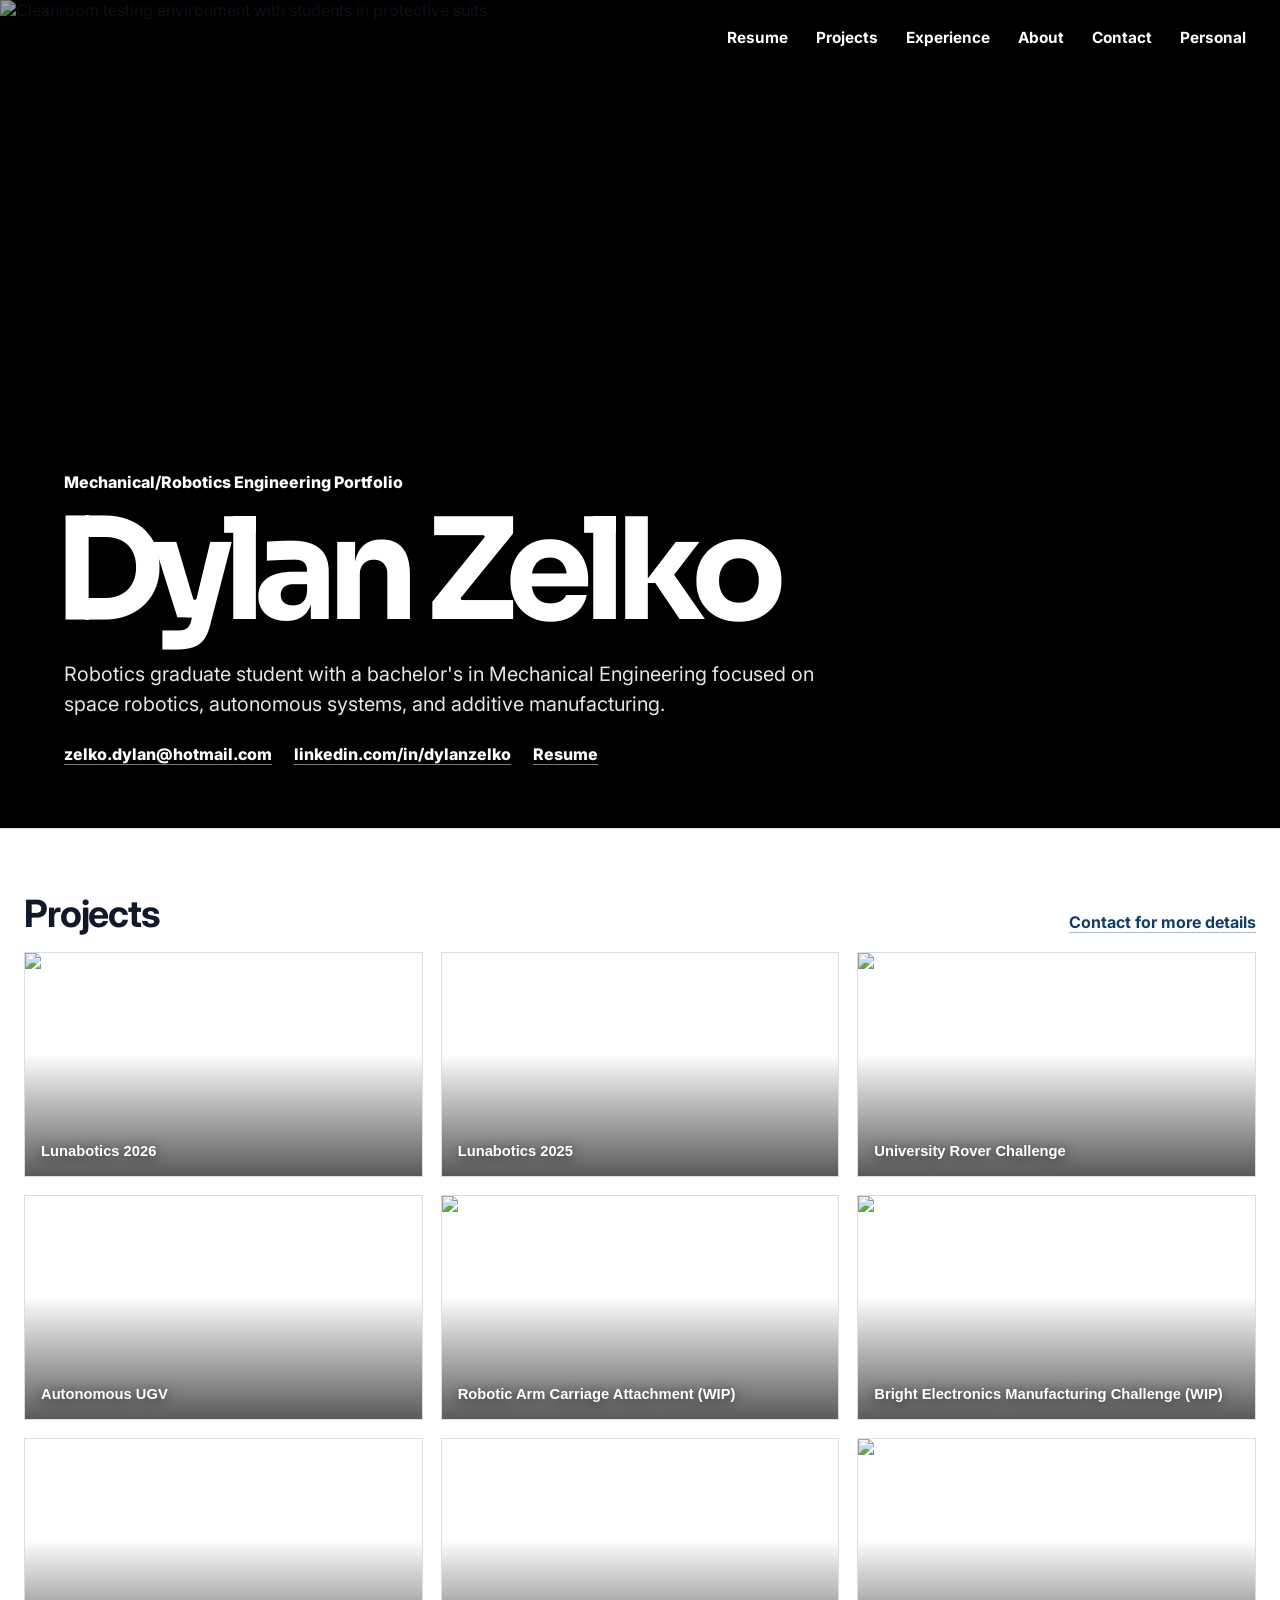
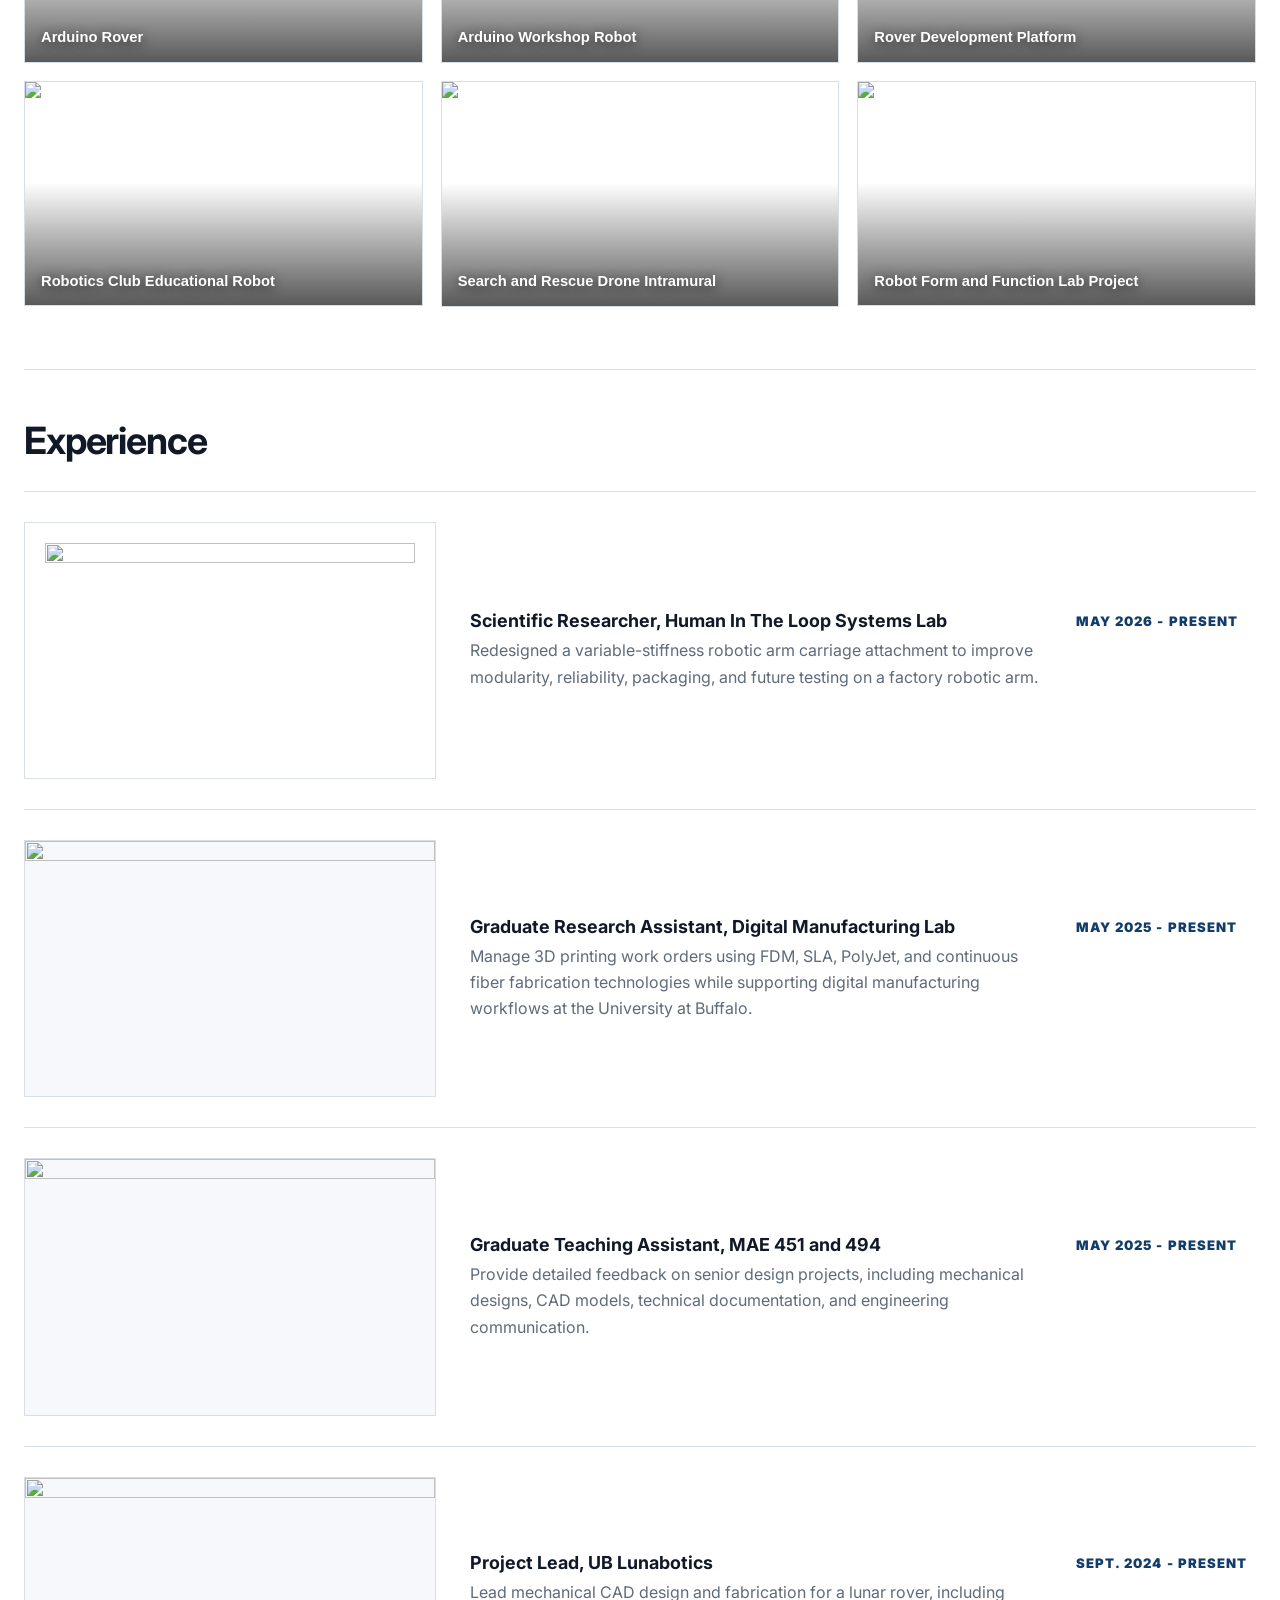
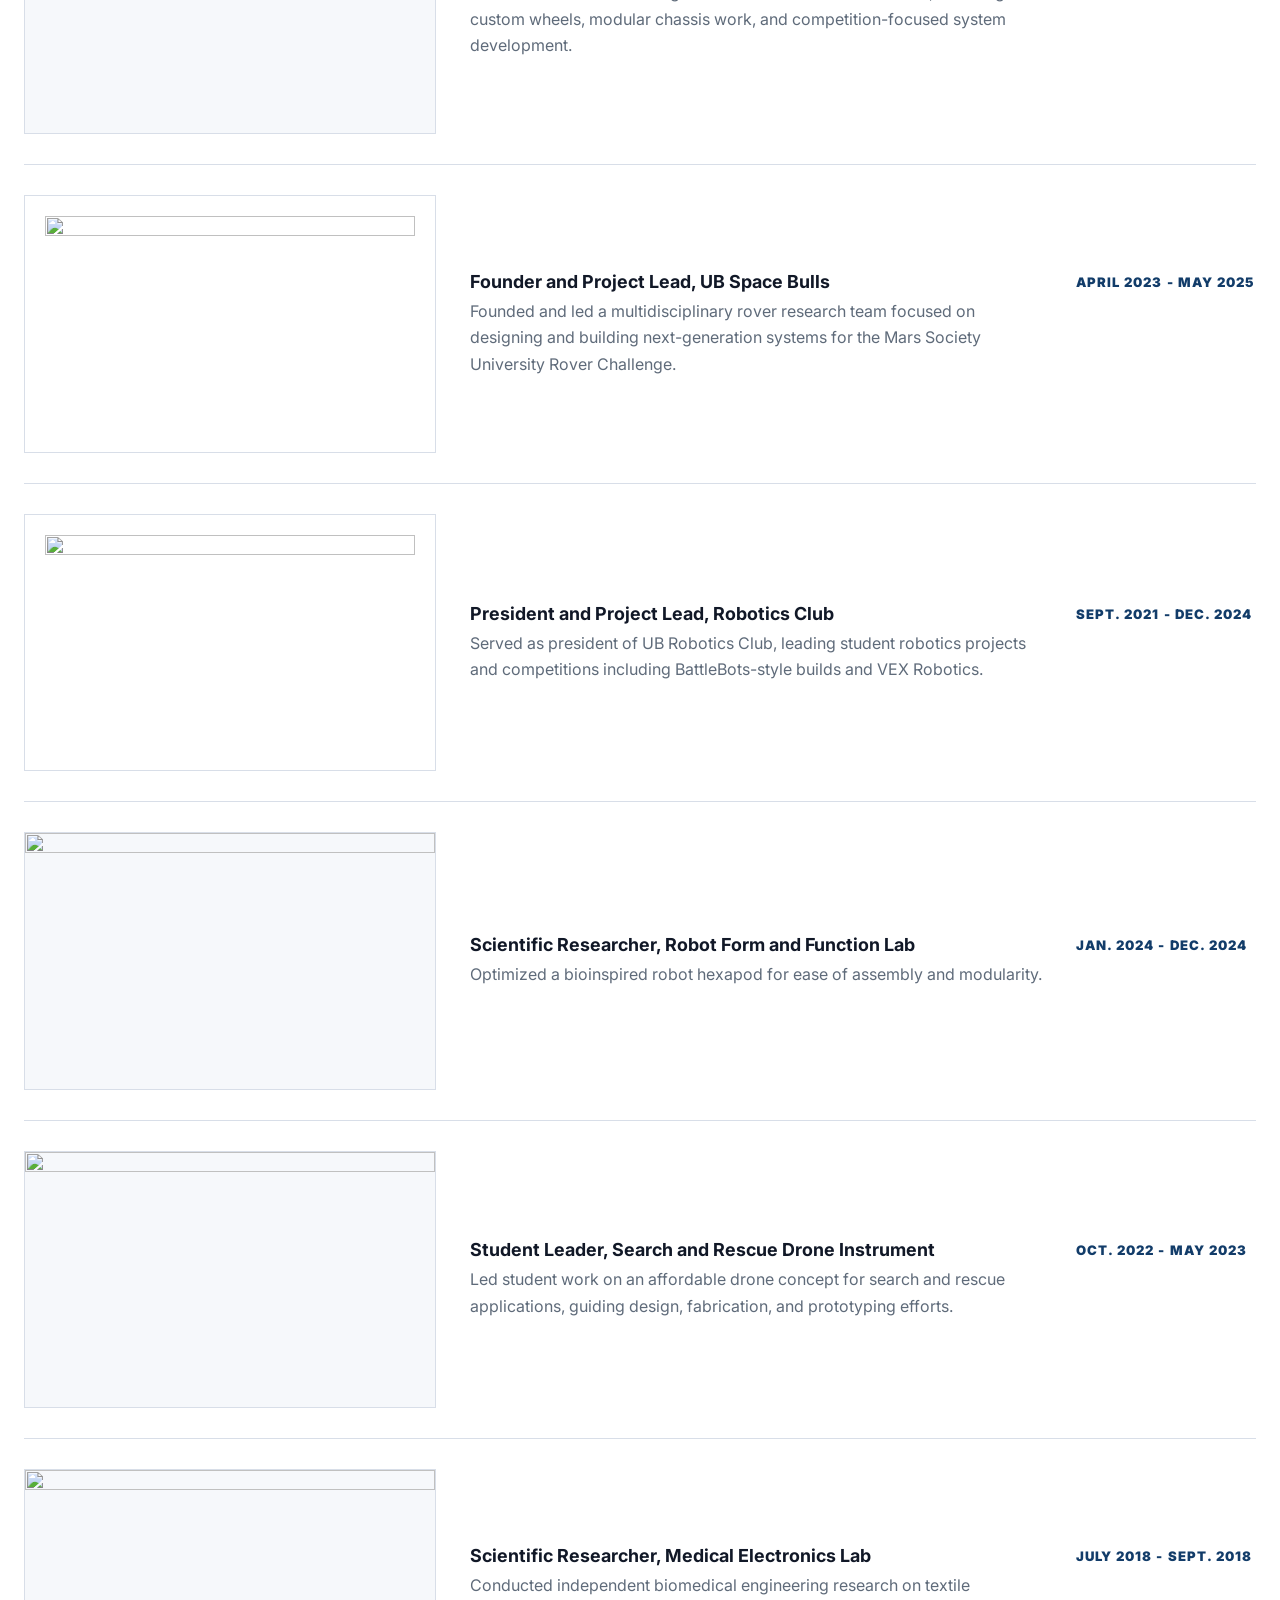
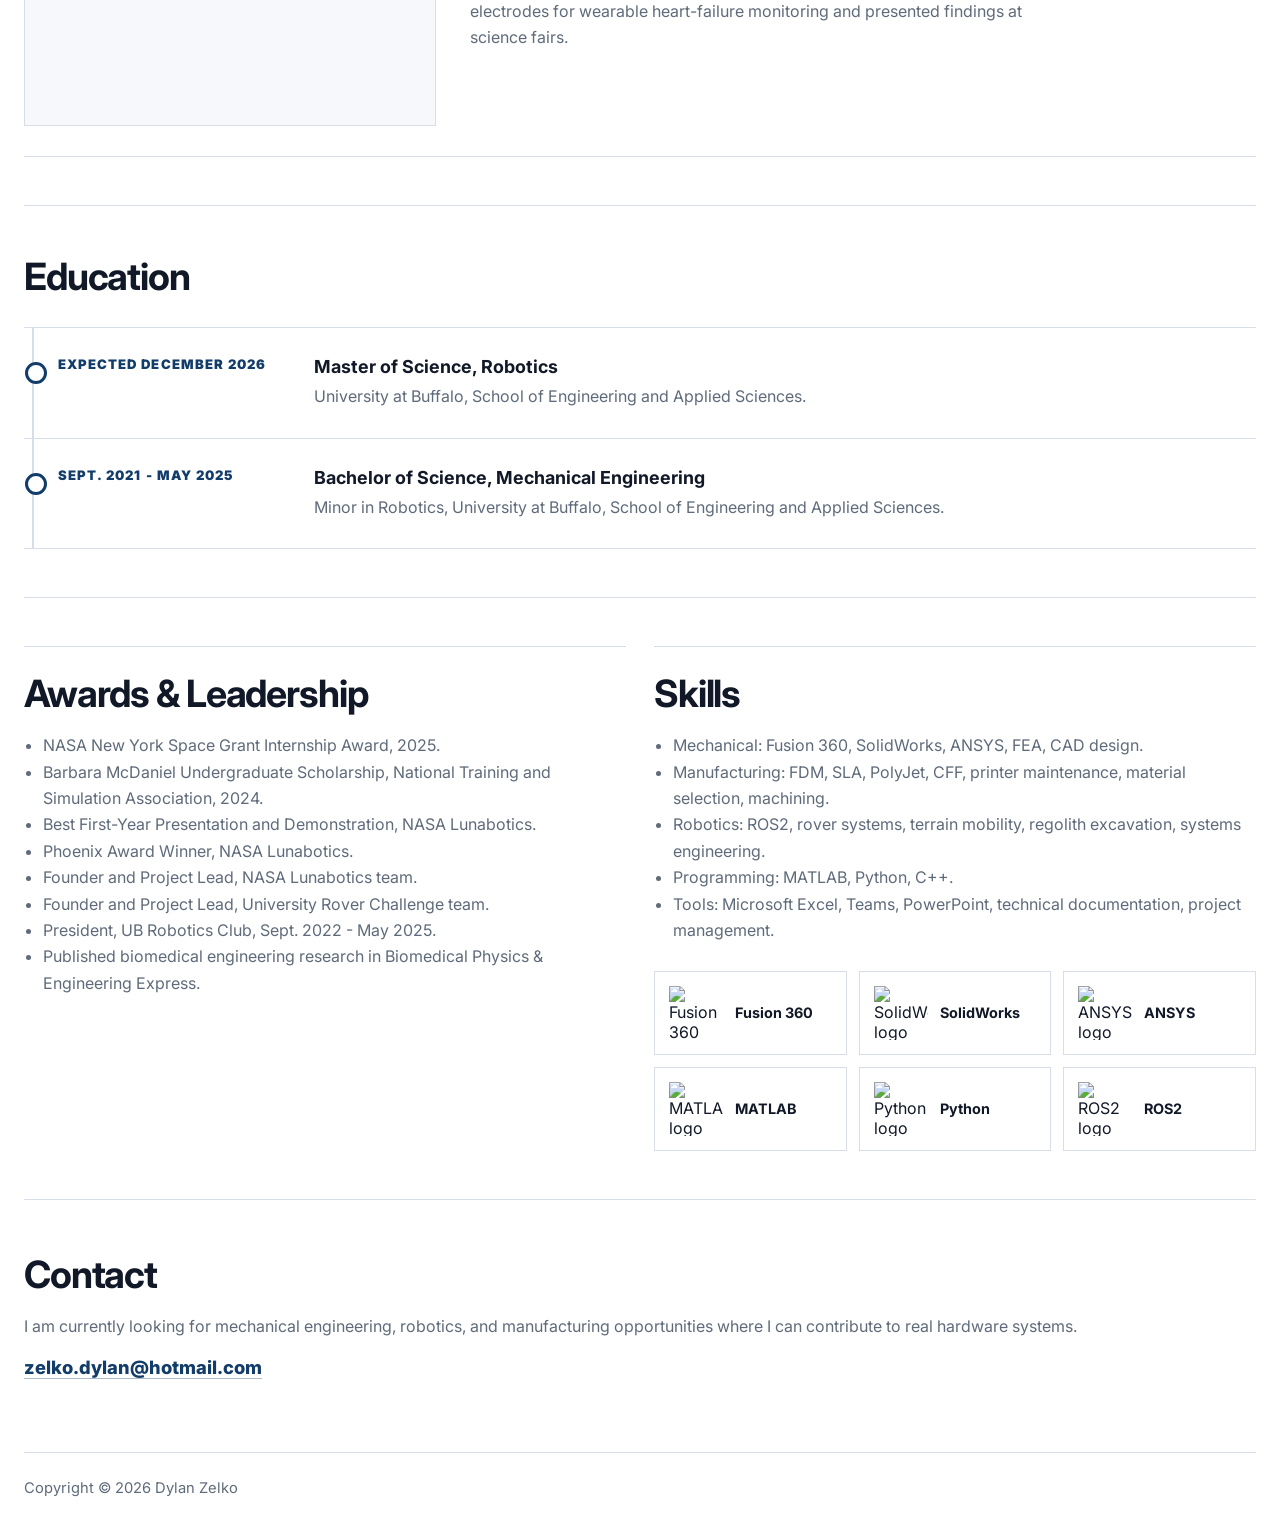
==== index.html @ b81cd5d2 "Add files via upload" ====
<!DOCTYPE html>
<html lang="en">
<head>
  <meta charset="utf-8">
  <meta name="viewport" content="width=device-width, initial-scale=1">
  <meta name="description" content="Dylan Zelko, mechanical and robotics engineer focused on autonomous systems, planetary robotics, digital manufacturing, and rapid prototyping.">
  <title>Dylan Zelko | Mechanical Engineering Portfolio</title>
  <link rel="preconnect" href="https://fonts.googleapis.com">
  <link rel="preconnect" href="https://fonts.gstatic.com" crossorigin>
  <link href="https://fonts.googleapis.com/css2?family=Inter:wght@400;500;600;700;800;900&family=Sora:wght@700;800&display=swap" rel="stylesheet">
    <link rel="stylesheet" href="styles.css?v=20260831-experience-date-right">
</head>
<body>
  <header class="site-nav">
    <a class="brand" href="#top">Dylan Zelko</a>
    <nav aria-label="Primary navigation">
      <a href="resume.html">Resume</a>
      <a href="#projects">Projects</a>
      <a href="#experience">Experience</a>
      <a href="#about">About</a>
      <a href="#contact">Contact</a>
      <a href="personal.html">Personal</a>
    </nav>
  </header>

  <main>
    <section id="top" class="photo-hero reveal">
      <img src="assets/cleanroom.jfif" alt="Cleanroom testing environment with students in protective suits">
      <div class="photo-hero-content">
        <p class="kicker">Mechanical/Robotics Engineering Portfolio</p>
        <h1>Dylan Zelko</h1>
        <p>Robotics graduate student with a bachelor's in Mechanical Engineering focused on space robotics, autonomous systems, and additive manufacturing.</p>
        <div class="hero-contact">
          <a href="mailto:zelko.dylan@hotmail.com">zelko.dylan@hotmail.com</a>
          <a href="https://linkedin.com/in/dylanzelko" target="_blank" rel="noreferrer">linkedin.com/in/dylanzelko</a>
          <a href="resume.html">Resume</a>
        </div>
      </div>
    </section>

    <section id="projects" class="content-section project-section reveal">
      <div class="section-row">
        <h2>Projects</h2>
        <a href="#contact">Contact for more details</a>
      </div>
      <div class="project-list">
        <article>
          <button class="project-photo" type="button" data-project="lunabotics-2026">
            <img src="assets/lunabotics-2026-02.jpg" alt="NASA Lunabotics 2026 rover field testing">
            <span>Lunabotics 2026</span>
          </button>
        </article>
        <article>
          <button class="project-photo" type="button" data-project="lunabotics-2025">
            <video muted loop playsinline preload="metadata" aria-label="NASA Lunabotics 2025 rover video" style="transform: scale(1.08);">
              <source src="assets/lunabotics-2025-final-cropped.mov">
            </video>
            <span>Lunabotics 2025</span>
          </button>
        </article>
        <article>
          <button class="project-photo" type="button" data-project="urc">
            <img src="assets/spacebulls.png" alt="University Rover Challenge rover platform">
            <span>University Rover Challenge</span>
          </button>
        </article>
        <article>
          <button class="project-photo" type="button" data-project="autonomous-ugv">
            <video src="assets/autonomous-ugv-main-short.mov" muted autoplay loop playsinline aria-label="Autonomous UGV mecanum-wheel prototype driving"></video>
            <span>Autonomous UGV</span>
          </button>
        </article>
        <article>
          <button class="project-photo" type="button" data-project="project-slot-1">
            <img src="assets/xarm6-carriage.png" alt="Adjustable carriage attachment mounted between an xArm6 and robotic hand">
            <span>Robotic Arm Carriage Attachment (WIP)</span>
          </button>
        </article>
        <article>
          <button class="project-photo" type="button" data-project="bright-electronics">
            <img src="assets/bright-electronics-line-follower-clean.png" alt="Bright Electronics Manufacturing Challenge line follower robot">
            <span>Bright Electronics Manufacturing Challenge (WIP)</span>
          </button>
        </article>
        <article>
          <button class="project-photo" type="button" data-project="arduino-rover">
            <video muted loop playsinline preload="metadata" aria-label="Arduino rover prototype video">
              <source src="assets/arduino-rover-video.mov">
            </video>
            <span>Arduino Rover</span>
          </button>
        </article>
        <article>
          <button class="project-photo" type="button" data-project="arduino-workshop-robot">
            <video muted loop playsinline preload="metadata" aria-label="Arduino Workshop Robot driving test">
              <source src="assets/arduino-workshop-robot-video.mov">
            </video>
            <span>Arduino Workshop Robot</span>
          </button>
        </article>
        <article>
          <button class="project-photo" type="button" data-project="ugv">
            <img src="assets/autonomousrover1.png" alt="UGV development platform CAD rover">
            <span>Rover Development Platform</span>
          </button>
        </article>
        <article>
          <button class="project-photo" type="button" data-project="robotics-club-educational-robot">
            <img src="assets/img-2967.jpg" alt="Robotics club educational robot prototype">
            <span>Robotics Club Educational Robot</span>
          </button>
        </article>
        <article>
          <button class="project-photo" type="button" data-project="drone">
            <img src="assets/generativedesigndrone1.png" alt="Search and rescue drone instrument CAD render">
            <span>Search and Rescue Drone Intramural</span>
          </button>
        </article>
        <article>
          <button class="project-photo" type="button" data-project="hopping">
            <img src="assets/buffalo-byte-main.png" alt="Buffalo Byte robot prototype">
            <span>Robot Form and Function Lab Project</span>
          </button>
        </article>
      </div>
    </section>

    <section id="experience" class="content-section reveal">
      <h2>Experience</h2>
      <div class="experience-list" aria-label="Experience timeline">
        <article>
          <img class="experience-photo experience-logo" src="assets/hils-logo.png" alt="">
          <time>May 2026 - Present</time>
          <div>
            <h3>Scientific Researcher, Human In The Loop Systems Lab</h3>
            <p>Redesigned a variable-stiffness robotic arm carriage attachment to improve modularity, reliability, packaging, and future testing on a factory robotic arm.</p>
          </div>
        </article>
        <article>
          <img class="experience-photo" src="assets/dml.png" alt="">
          <time>May 2025 - Present</time>
          <div>
            <h3>Graduate Research Assistant, Digital Manufacturing Lab</h3>
            <p>Manage 3D printing work orders using FDM, SLA, PolyJet, and continuous fiber fabrication technologies while supporting digital manufacturing workflows at the University at Buffalo.</p>
          </div>
        </article>
        <article>
          <img class="experience-photo" src="assets/scholarship.png" alt="">
          <time>May 2025 - Present</time>
          <div>
            <h3>Graduate Teaching Assistant, MAE 451 and 494</h3>
            <p>Provide detailed feedback on senior design projects, including mechanical designs, CAD models, technical documentation, and engineering communication.</p>
          </div>
        </article>
        <article>
          <img class="experience-photo" src="assets/cleanroom.jfif" alt="">
          <time>Sept. 2024 - Present</time>
          <div>
            <h3>Project Lead, UB Lunabotics</h3>
            <p>Lead mechanical CAD design and fabrication for a lunar rover, including custom wheels, modular chassis work, and competition-focused system development.</p>
          </div>
        </article>
        <article>
          <img class="experience-photo experience-logo" src="assets/space-bulls-logo.png" alt="">
          <time>April 2023 - May 2025</time>
          <div>
            <h3>Founder and Project Lead, UB Space Bulls</h3>
            <p>Founded and led a multidisciplinary rover research team focused on designing and building next-generation systems for the Mars Society University Rover Challenge.</p>
          </div>
        </article>
        <article>
          <img class="experience-photo experience-logo" src="assets/ubr-banner.png" alt="">
          <time>Sept. 2021 - Dec. 2024</time>
          <div>
            <h3>President and Project Lead, Robotics Club</h3>
            <p>Served as president of UB Robotics Club, leading student robotics projects and competitions including BattleBots-style builds and VEX Robotics.</p>
          </div>
        </article>
        <article>
          <img class="experience-photo" src="assets/mechanical-bull.png" alt="">
          <time>Jan. 2024 - Dec. 2024</time>
          <div>
            <h3>Scientific Researcher, Robot Form and Function Lab</h3>
            <p>Optimized a bioinspired robot hexapod for ease of assembly and modularity.</p>
          </div>
        </article>
        <article>
          <img class="experience-photo" src="assets/generativedesigndrone.jpg" alt="">
          <time>Oct. 2022 - May 2023</time>
          <div>
            <h3>Student Leader, Search and Rescue Drone Instrument</h3>
            <p>Led student work on an affordable drone concept for search and rescue applications, guiding design, fabrication, and prototyping efforts.</p>
          </div>
        </article>
        <article>
          <img class="experience-photo" src="assets/swarthmore-group.png" alt="">
          <time>July 2018 - Sept. 2018</time>
          <div>
            <h3>Scientific Researcher, Medical Electronics Lab</h3>
            <p>Conducted independent biomedical engineering research on textile electrodes for wearable heart-failure monitoring and presented findings at science fairs.</p>
          </div>
        </article>
      </div>
    </section>

    <section id="education" class="content-section reveal">
      <h2>Education</h2>
      <div class="experience-list" aria-label="Education timeline">
        <article>
          <time>Expected December 2026</time>
          <div>
            <h3>Master of Science, Robotics</h3>
            <p>University at Buffalo, School of Engineering and Applied Sciences.</p>
          </div>
        </article>
        <article>
          <time>Sept. 2021 - May 2025</time>
          <div>
            <h3>Bachelor of Science, Mechanical Engineering</h3>
            <p>Minor in Robotics, University at Buffalo, School of Engineering and Applied Sciences.</p>
          </div>
        </article>
      </div>
    </section>

    <section id="about" class="content-section split-section reveal">
      <div>
        <h2>Awards & Leadership</h2>
        <ul class="plain-list">
          <li>NASA New York Space Grant Internship Award, 2025.</li>
          <li>Barbara McDaniel Undergraduate Scholarship, National Training and Simulation Association, 2024.</li>
          <li>Best First-Year Presentation and Demonstration, NASA Lunabotics.</li>
          <li>Phoenix Award Winner, NASA Lunabotics.</li>
          <li>Founder and Project Lead, NASA Lunabotics team.</li>
          <li>Founder and Project Lead, University Rover Challenge team.</li>
          <li>President, UB Robotics Club, Sept. 2022 - May 2025.</li>
          <li>Published biomedical engineering research in Biomedical Physics &amp; Engineering Express.</li>
        </ul>
      </div>
      <div>
        <h2>Skills</h2>
        <ul class="plain-list">
          <li>Mechanical: Fusion 360, SolidWorks, ANSYS, FEA, CAD design.</li>
          <li>Manufacturing: FDM, SLA, PolyJet, CFF, printer maintenance, material selection, machining.</li>
          <li>Robotics: ROS2, rover systems, terrain mobility, regolith excavation, systems engineering.</li>
          <li>Programming: MATLAB, Python, C++.</li>
          <li>Tools: Microsoft Excel, Teams, PowerPoint, technical documentation, project management.</li>
        </ul>
        <div class="skill-logo-grid" aria-label="Highlighted technical tools">
          <div class="skill-logo"><img src="assets/logos/fusion.png" alt="Fusion 360 logo"><strong>Fusion 360</strong></div>
          <div class="skill-logo"><img src="assets/logos/solidworks.png" alt="SolidWorks logo"><strong>SolidWorks</strong></div>
          <div class="skill-logo"><img src="assets/logos/ansys.png" alt="ANSYS logo"><strong>ANSYS</strong></div>
          <div class="skill-logo"><img src="assets/logos/matlab.png" alt="MATLAB logo"><strong>MATLAB</strong></div>
          <div class="skill-logo"><img src="assets/logos/python.jpg" alt="Python logo"><strong>Python</strong></div>
          <div class="skill-logo"><img src="assets/logos/ros.png" alt="ROS2 logo"><strong>ROS2</strong></div>
        </div>
      </div>
    </section>

    <section id="contact" class="contact-section reveal">
      <h2>Contact</h2>
      <p>I am currently looking for mechanical engineering, robotics, and manufacturing opportunities where I can contribute to real hardware systems.</p>
      <a href="mailto:zelko.dylan@hotmail.com">zelko.dylan@hotmail.com</a>
    </section>
  </main>

  <div class="image-lightbox" role="dialog" aria-modal="true" aria-label="Project information sheet">
    <button class="image-lightbox-close" type="button" aria-label="Close project information">&times;</button>
    <button class="project-nav-button project-nav-prev" type="button" aria-label="Previous project">&lsaquo;</button>
    <button class="project-nav-button project-nav-next" type="button" aria-label="Next project">&rsaquo;</button>
    <div class="project-sheet">
      <div class="project-story">
        <div class="project-sheet-body project-intro">
          <p class="sheet-role"></p>
          <h2></h2>
          <p class="sheet-description"></p>
        </div>
        <div class="project-case-media">
          <div class="project-main-media">
            <img src="" alt="">
            <video controls muted playsinline preload="metadata"></video>
          </div>
          <div class="project-supporting-media" aria-label="Supporting project media"></div>
        </div>
        <div class="project-detail-body">
          <h3>Project Details</h3>
          <div class="sheet-points project-narrative"></div>
          <h3>Top Skills Utilized</h3>
          <div class="sheet-tools"></div>
          <div class="project-extra-media" aria-label="Additional project media"></div>
          <div class="sheet-videos" aria-label="Project videos"></div>
        </div>
      </div>
    </div>
  </div>

  <div class="project-fullscreen" role="dialog" aria-modal="true" aria-label="Full resolution project photo">
    <button class="project-fullscreen-close" type="button" aria-label="Close full resolution photo">&times;</button>
    <button class="project-fullscreen-nav project-fullscreen-prev" type="button" aria-label="Previous photo">&lsaquo;</button>
    <img src="" alt="">
    <button class="project-fullscreen-nav project-fullscreen-next" type="button" aria-label="Next photo">&rsaquo;</button>
  </div>

  <footer>Copyright &copy; <span id="year"></span> Dylan Zelko</footer>

    <script src="script.js?v=20260831-experience-date-right"></script>
</body>
</html>
---- styles.css ----
:root {
  --bg: #ffffff;
  --text: #111827;
  --muted: #5f6b7a;
  --navy: #123c69;
  --line: #d8dee8;
  --panel: #f6f8fb;
  --max: 1880px;
}

* {
  box-sizing: border-box;
}

html {
  scroll-behavior: smooth;
}

body {
  margin: 0;
  background: var(--bg);
  color: var(--text);
  font-family: Inter, system-ui, -apple-system, BlinkMacSystemFont, "Segoe UI", sans-serif;
}

a {
  color: inherit;
  text-decoration-color: rgba(18, 60, 105, 0.35);
  text-underline-offset: 4px;
}

.site-nav {
  position: absolute;
  top: 0;
  left: 50%;
  transform: translateX(-50%);
  z-index: 10;
  display: flex;
  align-items: center;
  justify-content: flex-end;
  width: 100%;
  margin: 0;
  padding: 28px 34px;
  background: linear-gradient(180deg, rgba(0, 0, 0, 0.36), rgba(0, 0, 0, 0));
  border-bottom: 0;
  backdrop-filter: none;
  filter: drop-shadow(0 8px 22px rgba(0, 0, 0, 0.28));
}

.brand {
  display: none;
  color: #fff;
  font-weight: 800;
  text-decoration: none;
  text-shadow: 0 2px 16px rgba(0,0,0,0.5);
}

.resume-page .site-nav {
  position: sticky;
  left: auto;
  transform: none;
  justify-content: space-between;
  padding: 24px 34px;
  background: rgba(255, 255, 255, 0.94);
  border-bottom: 1px solid var(--line);
  filter: none;
}

.resume-page .brand {
  display: block;
  color: var(--text);
  text-shadow: none;
}

.resume-page nav a {
  color: var(--text);
  text-shadow: none;
}

.resume-page nav a::after {
  background: var(--navy);
}

nav {
  display: flex;
  gap: 28px;
  justify-content: flex-end;
}

nav a {
  position: relative;
  color: #fff;
  font-size: 0.96rem;
  font-weight: 700;
  text-decoration: none;
  text-shadow:
    0 1px 3px rgba(0,0,0,0.9),
    0 4px 18px rgba(0,0,0,0.65);
  transition: color 0.2s ease, transform 0.2s ease;
}

nav a::after {
  content: "";
  position: absolute;
  left: 0;
  right: 0;
  bottom: -7px;
  height: 2px;
  background: #fff;
  transform: scaleX(0);
  transform-origin: right;
  transition: transform 0.22s ease;
}

nav a:hover {
  color: #ffffff;
  transform: translateY(-1px);
}

nav a:hover::after {
  transform: scaleX(1);
  transform-origin: left;
}

main,
footer {
  width: min(var(--max), calc(100% - 48px));
  margin: 0 auto;
}

.photo-hero {
  position: relative;
  left: 50%;
  width: 100vw;
  min-height: calc(100vh - 72px);
  display: grid;
  align-items: end;
  overflow: hidden;
  margin-top: 0;
  margin-left: -50vw;
  border: 0;
  background: #000;
}

.photo-hero img {
  position: absolute;
  inset: 0;
  width: 100%;
  height: 100%;
  object-fit: cover;
  object-position: center 46%;
}

.photo-hero-content {
  position: relative;
  z-index: 1;
  max-width: 880px;
  padding: clamp(28px, 6vw, 64px);
  color: #fff;
  text-shadow: 0 2px 22px rgba(0, 0, 0, 0.72);
}

.photo-hero .kicker {
  color: #fff;
}

.photo-hero-content p:not(.kicker) {
  max-width: 760px;
  color: rgba(255, 255, 255, 0.9);
  font-size: clamp(1.02rem, 1.55vw, 1.24rem);
  line-height: 1.55;
}

.hero-contact {
  display: flex;
  flex-wrap: wrap;
  gap: 10px 22px;
  margin-top: 24px;
}

.hero-contact a {
  color: #fff;
  font-weight: 800;
  text-decoration-color: rgba(255, 255, 255, 0.55);
}

.kicker {
  margin: 0 0 12px;
  color: var(--navy);
  font-size: 1rem;
  font-weight: 800;
}

h1,
h2,
h3,
p {
  margin-top: 0;
}

h1 {
  margin-bottom: 34px;
  font-family: Sora, Inter, sans-serif;
  font-size: clamp(4.2rem, 12vw, 8.8rem);
  line-height: 0.92;
  letter-spacing: -0.08em;
}

.photo-hero h1 {
  margin-bottom: 22px;
  margin-left: -0.07em;
}

h2 {
  margin-bottom: 16px;
  font-size: clamp(1.55rem, 3vw, 2.35rem);
  letter-spacing: -0.03em;
}

h3 {
  margin-bottom: 8px;
  font-size: 1.12rem;
}

p,
li {
  color: var(--muted);
  line-height: 1.65;
}

.split-section {
  display: grid;
  grid-template-columns: repeat(2, minmax(0, 1fr));
  gap: 28px;
}

.split-section > div {
  padding-top: 24px;
  border-top: 1px solid var(--line);
}

.content-section {
  padding: 48px 0;
  border-top: 1px solid var(--line);
}

.project-section {
  position: relative;
  left: 50%;
  width: 100vw;
  margin-left: -50vw;
  padding: 62px 0;
}

.project-section .section-row,
.project-section .project-list {
  width: min(var(--max), calc(100vw - 48px));
  margin-left: auto;
  margin-right: auto;
}

.experience-list {
  display: grid;
  gap: 0;
  margin-top: 28px;
  border-top: 1px solid var(--line);
}

.experience-list article {
  position: relative;
  display: grid;
  grid-template-columns: 220px minmax(0, 1fr);
  gap: 36px;
  padding: 28px 0 28px 34px;
  border-bottom: 1px solid var(--line);
}

#experience .experience-list article:has(.experience-photo) {
  grid-template-columns: minmax(280px, 0.72fr) minmax(0, 1fr) 180px;
  grid-template-rows: 1fr auto 1fr;
  column-gap: 34px;
  row-gap: 0;
  align-items: start;
  padding: 30px 0;
}

.experience-list article::before {
  content: "";
  position: absolute;
  left: 8px;
  top: 0;
  bottom: 0;
  width: 2px;
  background: var(--line);
}

.experience-list article::after {
  content: "";
  position: absolute;
  left: 1px;
  top: 34px;
  width: 16px;
  height: 16px;
  border: 3px solid var(--navy);
  border-radius: 50%;
  background: #fff;
}

.experience-list time {
  color: var(--navy);
  font-size: 0.82rem;
  font-weight: 900;
  letter-spacing: 0.08em;
  text-transform: uppercase;
}

.experience-photo {
  width: 100%;
  aspect-ratio: 16 / 10;
  object-fit: cover;
  border: 1px solid var(--line);
  background: var(--panel);
}

.experience-photo.experience-logo {
  object-fit: contain;
  padding: 20px;
  background: #fff;
}

#experience .experience-list article .experience-photo {
  grid-column: 1;
  grid-row: 1 / -1;
}

#experience .experience-list article:has(.experience-photo) time {
  grid-column: 3;
  grid-row: 2;
  align-self: start;
  padding-top: 3px;
}

#experience .experience-list article:has(.experience-photo) div {
  grid-column: 2;
  grid-row: 2;
}

#experience .experience-list article:has(.experience-photo) time {
  margin-top: 0;
}

#experience .experience-list article:has(.experience-photo)::before,
#experience .experience-list article:has(.experience-photo)::after {
  display: none;
}

.experience-list h3 {
  margin-bottom: 6px;
}

.experience-list p {
  max-width: 820px;
  margin: 0;
}

.timeline-axis {
  display: grid;
  grid-template-columns: repeat(4, 1fr);
  margin: 0 0 18px;
  padding-bottom: 10px;
  border-bottom: 2px solid #111827;
  color: #111827;
  font-weight: 900;
}

.duration-timeline article {
  display: grid;
  grid-template-columns: minmax(0, 0.42fr) minmax(340px, 0.58fr);
  gap: 34px;
  align-items: center;
}

.duration-timeline article.right {
  grid-template-columns: minmax(340px, 0.58fr) minmax(0, 0.42fr);
}

.duration-card {
  padding: 20px 22px;
  border: 1px solid var(--line);
  background: #fff;
  box-shadow: 0 14px 32px rgba(15, 23, 42, 0.07);
}

.duration-card span {
  display: block;
  margin-bottom: 8px;
  color: var(--navy);
  font-size: 0.78rem;
  font-weight: 900;
  letter-spacing: 0.08em;
  text-transform: uppercase;
}

.duration-card h3 {
  margin: 0 0 8px;
}

.duration-card p {
  margin: 0;
}

.duration-line {
  position: relative;
  height: 58px;
  border-top: 4px solid #111827;
}

.duration-line::before,
.duration-line::after {
  content: "";
  position: absolute;
  top: -14px;
  width: 20px;
  height: 20px;
  border: 4px solid #111827;
  border-radius: 50%;
  background: #fff;
}

.duration-line::before {
  left: var(--start);
}

.duration-line::after {
  left: var(--end);
  transform: translateX(-100%);
}

.duration-timeline article.left .duration-line {
  grid-column: 2;
  grid-row: 1;
}

.duration-timeline article.left .duration-card {
  grid-column: 1;
  grid-row: 1;
}

.duration-timeline article.right .duration-line {
  grid-column: 1;
  grid-row: 1;
}

.duration-timeline article.right .duration-card {
  grid-column: 2;
  grid-row: 1;
}

time {
  color: var(--navy);
  font-weight: 800;
}

.section-row {
  display: flex;
  align-items: center;
  justify-content: space-between;
  gap: 20px;
}

.section-row > a {
  color: var(--navy);
  font-weight: 700;
}

.project-list {
  display: grid;
  grid-template-columns: repeat(3, minmax(0, 1fr));
  gap: 18px;
}

.project-list article {
  min-width: 0;
}

.project-photo {
  position: relative;
  display: block;
  width: 100%;
  padding: 0;
  border: 1px solid var(--line);
  background: #fff;
  color: #fff;
  cursor: pointer;
  overflow: hidden;
  text-align: left;
}

.project-photo img,
.project-photo video {
  display: block;
  width: 100%;
  aspect-ratio: 16 / 9;
  object-fit: cover;
  transition: transform 0.35s ease, filter 0.35s ease;
}

.project-photo video {
  object-fit: cover;
  object-position: center 46%;
}

.project-photo::after {
  content: "";
  position: absolute;
  inset: 0;
  background: linear-gradient(180deg, transparent 45%, rgba(0, 0, 0, 0.72));
  opacity: 0.9;
  transition: opacity 0.25s ease;
}

.project-photo span {
  position: absolute;
  left: 16px;
  right: 16px;
  bottom: 16px;
  z-index: 1;
  font-size: clamp(0.92rem, 1vw, 1.12rem);
  line-height: 1.15;
  font-weight: 900;
  text-shadow: 0 2px 12px rgba(0, 0, 0, 0.72);
}

.project-photo:hover img,
.project-photo:hover video {
  transform: scale(1.035);
  filter: contrast(1.05);
}

.project-photo:hover::after {
  opacity: 0.72;
}

.image-lightbox {
  position: fixed;
  inset: 0;
  z-index: 50;
  display: none;
  place-items: center;
  padding: 34px;
  background: rgba(0, 0, 0, 0.86);
  overflow-y: auto;
}

.image-lightbox.open {
  display: grid;
}

.project-sheet {
  display: grid;
  grid-template-columns: 1fr;
  width: min(1020px, 94vw);
  max-height: 92vh;
  overflow: auto;
  background: #fff;
  box-shadow: 0 24px 80px rgba(0, 0, 0, 0.45);
}

.project-story {
  display: grid;
  grid-template-columns: minmax(0, 1fr) minmax(0, 1fr);
  grid-template-areas:
    "intro main"
    "details details";
  column-gap: clamp(24px, 4vw, 44px);
  row-gap: clamp(28px, 5vw, 54px);
  padding: clamp(28px, 5vw, 56px);
  align-items: start;
}

.project-case-media {
  display: contents;
}

.project-main-media {
  grid-area: main;
  display: grid;
  place-items: center;
  min-height: 0;
  aspect-ratio: 4 / 3;
  overflow: hidden;
  background: #f4f5f7;
  border: 1px solid var(--line);
}

.project-main-media img,
.project-main-media video {
  width: 100%;
  height: 100%;
  max-height: none;
  object-fit: cover;
  object-position: center center;
  display: block;
}

.project-main-media video {
  background: #f4f5f7;
}

.project-main-media img[hidden],
.project-main-media video[hidden] {
  display: none;
}

.project-supporting-media {
  grid-area: support;
  display: none;
  grid-template-columns: 1fr;
  gap: clamp(18px, 3vw, 30px);
  background: #fff;
}

.project-media-thumb {
  position: relative;
  aspect-ratio: 4 / 3;
  padding: 0;
  overflow: hidden;
  border: 1px solid var(--line);
  background: #fff;
}

.project-media-thumb img,
.project-media-thumb video {
  width: 100%;
  height: 100%;
  display: block;
  object-fit: cover;
  background: #fff;
}

.project-sheet-body {
  padding: 0;
  align-self: start;
}

.project-intro {
  grid-area: intro;
}

.project-sheet-body h2 {
  max-width: 480px;
  margin-bottom: 18px;
  color: var(--text);
  font-size: clamp(2rem, 4.4vw, 3.7rem);
  line-height: 1;
}

.sheet-role {
  margin: 0 0 10px;
  color: var(--navy);
  font-size: 0.78rem;
  font-weight: 900;
  letter-spacing: 0.12em;
  text-transform: uppercase;
}

.sheet-description {
  max-width: 460px;
  color: var(--muted);
  font-size: 0.94rem;
  line-height: 1.65;
}

.project-detail-body {
  grid-area: details;
  display: grid;
  gap: 22px;
  padding: 0;
  border-top: 1px solid var(--line);
  padding-top: clamp(18px, 3vw, 28px);
}

.project-detail-body h3 {
  margin: 0;
  color: var(--text);
  font-size: clamp(1.1rem, 1.7vw, 1.35rem);
  letter-spacing: 0;
}

.sheet-tools {
  display: flex;
  flex-wrap: wrap;
  gap: 8px;
  margin: 0;
}

.sheet-tools span {
  padding: 7px 10px;
  border: 1px solid var(--line);
  border-radius: 999px;
  color: var(--navy);
  font-size: 0.78rem;
  font-weight: 800;
}

.project-extra-media {
  display: grid;
  grid-template-columns: repeat(2, minmax(0, 1fr));
  gap: clamp(12px, 2vw, 18px);
  margin-top: 6px;
}

.project-extra-media:empty {
  display: none;
}

.project-extra-item {
  aspect-ratio: 4 / 3;
  overflow: hidden;
  border: 1px solid var(--line);
  background: #fff;
}

.project-extra-item img,
.project-extra-item video {
  width: 100%;
  height: 100%;
  display: block;
  object-fit: cover;
  object-position: center;
}

.project-media-zoom {
  width: 100%;
  height: 100%;
  display: block;
  padding: 0;
  border: 0;
  background: transparent;
  cursor: zoom-in;
}

.project-media-zoom img {
  transition: transform 180ms ease;
}

.project-media-zoom:hover img,
.project-media-zoom:focus-visible img {
  transform: scale(1.03);
}

.project-media-zoom:focus-visible {
  outline: 3px solid var(--accent);
  outline-offset: -3px;
}

.project-main-media img:not([hidden]) {
  cursor: zoom-in;
}


.project-narrative {
  display: grid;
  gap: clamp(22px, 4vw, 38px);
  margin: 0 0 8px;
}

.project-story-row {
  display: grid;
  grid-template-columns: minmax(0, 0.95fr) minmax(280px, 1.05fr);
  gap: clamp(18px, 4vw, 42px);
  align-items: center;
}

.project-story-row.stacked {
  grid-template-columns: 1fr;
}

.project-story-row.stacked .project-story-copy {
  max-width: 100%;
}

.project-story-row.stacked .project-story-media {
  order: 2;
}

.project-story-row.reverse .project-story-copy {
  order: 2;
}

.project-story-row.reverse .project-story-media {
  order: 1;
}

.project-story-copy {
  max-width: 480px;
}

.project-story-copy p {
  margin: 0;
  color: var(--muted);
  font-size: clamp(0.98rem, 1.4vw, 1.12rem);
  line-height: 1.82;
}

.project-story-media {
  aspect-ratio: 4 / 3;
  overflow: hidden;
  border: 1px solid var(--line);
  background: #fff;
}

.project-story-media img,
.project-story-media video {
  width: 100%;
  height: 100%;
  display: block;
  object-fit: cover;
  object-position: center;
}

.project-story-media .project-media-zoom img,
.project-extra-item .project-media-zoom img {
  width: 100%;
  height: 100%;
  display: block;
  object-fit: cover;
  object-position: center;
}

.sheet-videos {
  display: grid;
  gap: 18px;
  margin-top: 28px;
}

.sheet-video {
  border-top: 1px solid var(--line);
  padding-top: 18px;
}

.sheet-video p {
  margin: 0 0 10px;
  color: var(--navy);
  font-size: 0.78rem;
  font-weight: 900;
  letter-spacing: 0.08em;
  text-transform: uppercase;
}

.sheet-video video {
  width: 100%;
  max-height: 460px;
  display: block;
  background: #0f172a;
}

.image-lightbox-close {
  position: fixed;
  top: 20px;
  right: 22px;
  width: 44px;
  height: 44px;
  border: 1px solid rgba(255, 255, 255, 0.42);
  border-radius: 50%;
  background: rgba(0, 0, 0, 0.24);
  color: #fff;
  font-size: 1.8rem;
  line-height: 1;
  cursor: pointer;
}

.image-lightbox-close:hover {
  background: rgba(255, 255, 255, 0.14);
}

.project-nav-button,
.project-fullscreen-nav {
  position: fixed;
  z-index: 70;
  top: 50%;
  width: 48px;
  height: 64px;
  border: 1px solid rgba(255, 255, 255, 0.42);
  background: rgba(0, 0, 0, 0.28);
  color: #fff;
  font-size: 3rem;
  line-height: 1;
  cursor: pointer;
  transform: translateY(-50%);
}

.project-nav-button:hover,
.project-nav-button:focus-visible,
.project-fullscreen-nav:hover,
.project-fullscreen-nav:focus-visible {
  background: rgba(255, 255, 255, 0.16);
}

.project-nav-prev,
.project-fullscreen-prev {
  left: 22px;
}

.project-nav-next,
.project-fullscreen-next {
  right: 22px;
}

.project-fullscreen {
  position: fixed;
  inset: 0;
  z-index: 80;
  display: none;
  place-items: center;
  padding: 34px;
  background: rgba(0, 0, 0, 0.92);
}

.project-fullscreen.open {
  display: grid;
}

.project-fullscreen-nav {
  z-index: 90;
}

.project-fullscreen img {
  max-width: 96vw;
  max-height: 90vh;
  display: block;
  object-fit: contain;
}

.project-fullscreen-close {
  position: fixed;
  top: 20px;
  right: 22px;
  width: 44px;
  height: 44px;
  border: 1px solid rgba(255, 255, 255, 0.42);
  border-radius: 50%;
  background: rgba(0, 0, 0, 0.24);
  color: #fff;
  font-size: 1.8rem;
  line-height: 1;
  cursor: pointer;
}

.project-fullscreen-close:hover {
  background: rgba(255, 255, 255, 0.14);
}

.plain-list {
  margin: 0;
  padding-left: 1.2rem;
}

.section-photo {
  display: block;
  width: 100%;
  aspect-ratio: 16 / 9;
  margin: 0 0 22px;
  border: 1px solid var(--line);
  object-fit: cover;
  object-position: center;
}

.skill-logo-grid {
  display: grid;
  grid-template-columns: repeat(3, minmax(0, 1fr));
  gap: 12px;
  margin-top: 28px;
}

.skill-logo {
  display: flex;
  align-items: center;
  gap: 12px;
  min-height: 82px;
  padding: 14px;
  border: 1px solid var(--line);
  background: #fff;
}

.skill-logo img {
  width: 54px;
  height: 54px;
  flex: 0 0 auto;
  object-fit: contain;
}

.skill-logo strong {
  color: var(--text);
  font-size: 0.9rem;
  line-height: 1.15;
}

.contact-section {
  padding: 52px 0 74px;
  border-top: 1px solid var(--line);
}

.contact-section a {
  color: var(--navy);
  font-size: 1.15rem;
  font-weight: 800;
}

.resume-main {
  padding: 46px 0 72px;
}

.resume-header {
  display: grid;
  gap: 14px;
  padding-bottom: 32px;
}

.resume-header h1 {
  margin: 0;
  color: var(--text);
  font-size: clamp(3.4rem, 8vw, 7rem);
}

.resume-actions {
  display: flex;
  flex-wrap: wrap;
  gap: 16px 24px;
  align-items: center;
}

.resume-button {
  display: inline-flex;
  align-items: center;
  min-height: 46px;
  padding: 0 18px;
  border: 1px solid var(--navy);
  background: var(--navy);
  color: #fff;
  font-weight: 800;
  text-decoration: none;
}

.resume-button.secondary {
  background: #fff;
  color: var(--navy);
}

.resume-preview {
  border: 1px solid var(--line);
  background: var(--panel);
}

.resume-preview img {
  display: block;
  width: 100%;
  height: auto;
  background: #fff;
}

.site-header {
  position: sticky;
  top: 0;
  z-index: 20;
  display: flex;
  align-items: center;
  justify-content: space-between;
  width: min(var(--max), calc(100% - 48px));
  margin: 0 auto;
  padding: 22px 0;
  background: rgba(255, 255, 255, 0.92);
  border-bottom: 1px solid var(--line);
  backdrop-filter: blur(16px);
}

.site-header .brand {
  display: block;
  color: var(--text);
  text-shadow: none;
}

.site-header nav a {
  color: var(--text);
  text-shadow: none;
}

.site-header nav a::after {
  background: var(--navy);
}

.personal-hero {
  display: grid;
  grid-template-columns: minmax(0, 1fr) minmax(280px, 0.42fr);
  gap: 36px;
  align-items: end;
  min-height: 420px;
  padding: 72px 0 54px;
}

.personal-page {
  background: #f8fafc;
}

.personal-page main {
  width: min(1540px, calc(100% - 72px));
}

.personal-page .site-header {
  background: rgba(248, 250, 252, 0.92);
}

.personal-intro {
  display: block;
  min-height: 34vh;
  padding: 54px 0 34px;
}

.personal-intro h1 {
  max-width: 1360px;
  margin: 0 0 20px;
  color: var(--text);
  font-size: clamp(4.4rem, 10vw, 10.8rem);
  line-height: 0.86;
}

.personal-intro .lede {
  max-width: 980px;
}

.personal-section-links {
  display: flex;
  flex-direction: column;
  gap: 10px;
  min-width: 230px;
}

.personal-section-links a {
  display: flex;
  align-items: center;
  justify-content: space-between;
  min-height: 48px;
  padding: 0 16px;
  border: 1px solid var(--line);
  background: #fff;
  color: var(--text);
  font-weight: 900;
  text-decoration: none;
  transition: border-color 0.2s ease, color 0.2s ease, transform 0.2s ease;
}

.personal-section-links a::after {
  content: "->";
  color: var(--navy);
}

.personal-section-links a:hover {
  border-color: var(--navy);
  color: var(--navy);
  transform: translateX(3px);
}

.photo-section {
  padding: 42px 0;
}

.photo-section .section-heading {
  display: block;
}

.photo-section .section-heading h2 {
  max-width: 1260px;
  font-size: clamp(2.6rem, 5.4vw, 6.4rem);
}

.hero-copy h1 {
  max-width: 900px;
  margin: 0 0 18px;
  font-size: clamp(3rem, 7vw, 7rem);
  line-height: 0.92;
}

.lede {
  max-width: 720px;
  color: var(--muted);
  font-size: clamp(1.05rem, 1.6vw, 1.35rem);
  line-height: 1.55;
}

.hero-panel {
  padding: 24px;
  border: 1px solid var(--line);
  background: var(--panel);
}

.hero-panel strong {
  display: block;
  margin: 10px 0 12px;
  color: var(--text);
  font-size: 1.2rem;
}

.hero-panel p {
  margin: 0;
  color: var(--muted);
  line-height: 1.6;
}

.panel-label,
.eyebrow {
  display: block;
  color: var(--navy);
  font-size: 0.78rem;
  font-weight: 900;
  letter-spacing: 0.08em;
  text-transform: uppercase;
}

.section {
  padding: 58px 0;
  border-top: 1px solid var(--line);
}

.section-heading {
  display: grid;
  gap: 8px;
  margin-bottom: 16px;
}

.section-heading h2 {
  margin: 0;
  color: var(--text);
  font-size: clamp(2rem, 3vw, 3.1rem);
  line-height: 1.02;
}

.gallery-grid {
  display: grid;
  grid-template-columns: repeat(4, minmax(0, 1fr));
  grid-auto-flow: dense;
  gap: 14px;
}

.gallery-item {
  position: relative;
  min-height: 280px;
  padding: 0;
  border: 1px solid var(--line);
  background: #0b1220;
  overflow: hidden;
  cursor: pointer;
}

.gallery-item.wide {
  grid-column: span 2;
}

.gallery-item.tall {
  grid-row: span 2;
  min-height: 574px;
}

.gallery-item img {
  display: block;
  width: 100%;
  height: 100%;
  min-height: inherit;
  object-fit: cover;
  object-position: center;
  transition: transform 0.28s ease, filter 0.28s ease;
}

.gallery-item::after {
  content: "";
  position: absolute;
  inset: 0;
  background: linear-gradient(180deg, rgba(7, 12, 22, 0.02), rgba(7, 12, 22, 0.58));
  pointer-events: none;
}

.gallery-item span {
  position: absolute;
  left: 16px;
  right: 16px;
  bottom: 14px;
  z-index: 1;
  color: #fff;
  font-weight: 900;
  text-align: left;
  text-shadow: 0 2px 16px rgba(0, 0, 0, 0.65);
}

.hiking-gallery .gallery-item:nth-child(2) img,
.hiking-gallery .gallery-item:nth-child(3) img,
.hiking-gallery .gallery-item:nth-child(4) img {
  object-position: center;
}

.gallery-item:hover img {
  transform: scale(1.035);
  filter: contrast(1.04) saturate(1.04);
}

.lightbox {
  position: fixed;
  inset: 0;
  z-index: 60;
  display: none;
  place-items: center;
  padding: 34px;
  background: rgba(0, 0, 0, 0.9);
}

.lightbox.open {
  display: grid;
}

.lightbox-close {
  position: fixed;
  top: 20px;
  right: 22px;
  z-index: 2;
  width: 44px;
  height: 44px;
  border: 1px solid rgba(255, 255, 255, 0.42);
  border-radius: 50%;
  background: rgba(0, 0, 0, 0.24);
  color: #fff;
  font-size: 1.8rem;
  line-height: 1;
  cursor: pointer;
}

.lightbox-art {
  width: min(1180px, 92vw);
  height: min(76vh, 760px);
  background-position: center;
  background-repeat: no-repeat;
  background-size: contain;
}

.lightbox h2 {
  margin: 18px 0 0;
  color: #fff;
  font-size: 1.1rem;
  text-align: center;
}

.maker-grid {
  display: grid;
  grid-template-columns: repeat(3, minmax(0, 1fr));
  gap: 16px;
}

.maker-grid article {
  padding: 20px;
  border: 1px solid var(--line);
  background: var(--panel);
}

.maker-grid h3,
.maker-grid p {
  margin-top: 0;
}

.maker-grid p {
  margin-bottom: 0;
  color: var(--muted);
  line-height: 1.6;
}

footer {
  padding: 26px 0 34px;
  border-top: 1px solid var(--line);
  color: var(--muted);
  font-size: 0.92rem;
}

.reveal {
  opacity: 0;
  transform: translateY(14px);
  transition: opacity 0.55s ease, transform 0.55s ease;
}

.reveal.visible {
  opacity: 1;
  transform: translateY(0);
}

@media (max-width: 900px) {
  .site-nav {
    align-items: flex-start;
    flex-direction: column;
    gap: 14px;
  }

  nav {
    max-width: 100%;
    overflow-x: auto;
  }

  .summary-grid,
  .split-section,
  .personal-hero,
  .personal-intro,
  .maker-grid {
    grid-template-columns: 1fr;
  }

  .project-list {
    grid-template-columns: 1fr;
  }

  .gallery-grid {
    grid-template-columns: repeat(2, minmax(0, 1fr));
  }

  .project-sheet {
    grid-template-columns: 1fr;
    max-height: none;
  }

  .project-story {
    grid-template-columns: 1fr;
    grid-template-areas:
      "intro"
      "main"
      "support"
      "details";
  }

  .project-main-media {
    aspect-ratio: auto;
    min-height: 320px;
  }

  .project-main-media img,
  .project-main-media video {
    min-height: 0;
    max-height: 48vh;
  }

  .project-supporting-media {
    grid-template-columns: repeat(2, minmax(0, 1fr));
  }

  .project-story-row,
  .project-story-row.reverse {
    grid-template-columns: 1fr;
  }

  .project-story-row.reverse .project-story-copy,
  .project-story-row.reverse .project-story-media {
    order: initial;
  }

  .project-nav-button,
  .project-fullscreen-nav {
    width: 42px;
    height: 54px;
    font-size: 2.4rem;
  }

  .project-nav-prev,
  .project-fullscreen-prev {
    left: 10px;
  }

  .project-nav-next,
  .project-fullscreen-next {
    right: 10px;
  }

  .project-extra-media {
    grid-template-columns: 1fr;
  }
}

@media (max-width: 640px) {
  main,
  footer,
  .site-nav {
    width: calc(100% - 28px);
  }

  .personal-page main {
    width: calc(100% - 28px);
  }

  h1 {
    font-size: clamp(3.8rem, 19vw, 5.6rem);
  }

  .personal-intro {
    min-height: auto;
    padding: 34px 0 28px;
  }

  .personal-intro h1 {
    font-size: clamp(3.8rem, 18vw, 6rem);
  }

  .project-list {
    grid-template-columns: 1fr;
  }

  .project-supporting-media {
    grid-template-columns: 1fr;
  }

  .experience-list article {
    grid-template-columns: 1fr;
    gap: 10px;
    padding-left: 30px;
  }

  #experience .experience-list article:has(.experience-photo) {
    grid-template-columns: 1fr;
    padding-left: 0;
  }

  #experience .experience-list article .experience-photo,
  #experience .experience-list article time,
  #experience .experience-list article div {
    grid-column: 1;
    grid-row: auto;
  }

  .experience-photo {
    margin-bottom: 8px;
  }

  .skill-logo-grid {
    grid-template-columns: repeat(2, minmax(0, 1fr));
  }

  .site-header {
    width: calc(100% - 28px);
    align-items: flex-start;
    flex-direction: column;
    gap: 14px;
  }

  .gallery-grid {
    grid-template-columns: 1fr;
  }

  .gallery-item,
  .gallery-item.tall {
    grid-column: auto;
    grid-row: auto;
    min-height: 280px;
  }
}

@media (prefers-reduced-motion: reduce) {
  html {
    scroll-behavior: auto;
  }

  .reveal {
    opacity: 1;
    transform: none;
    transition: none;
  }
}
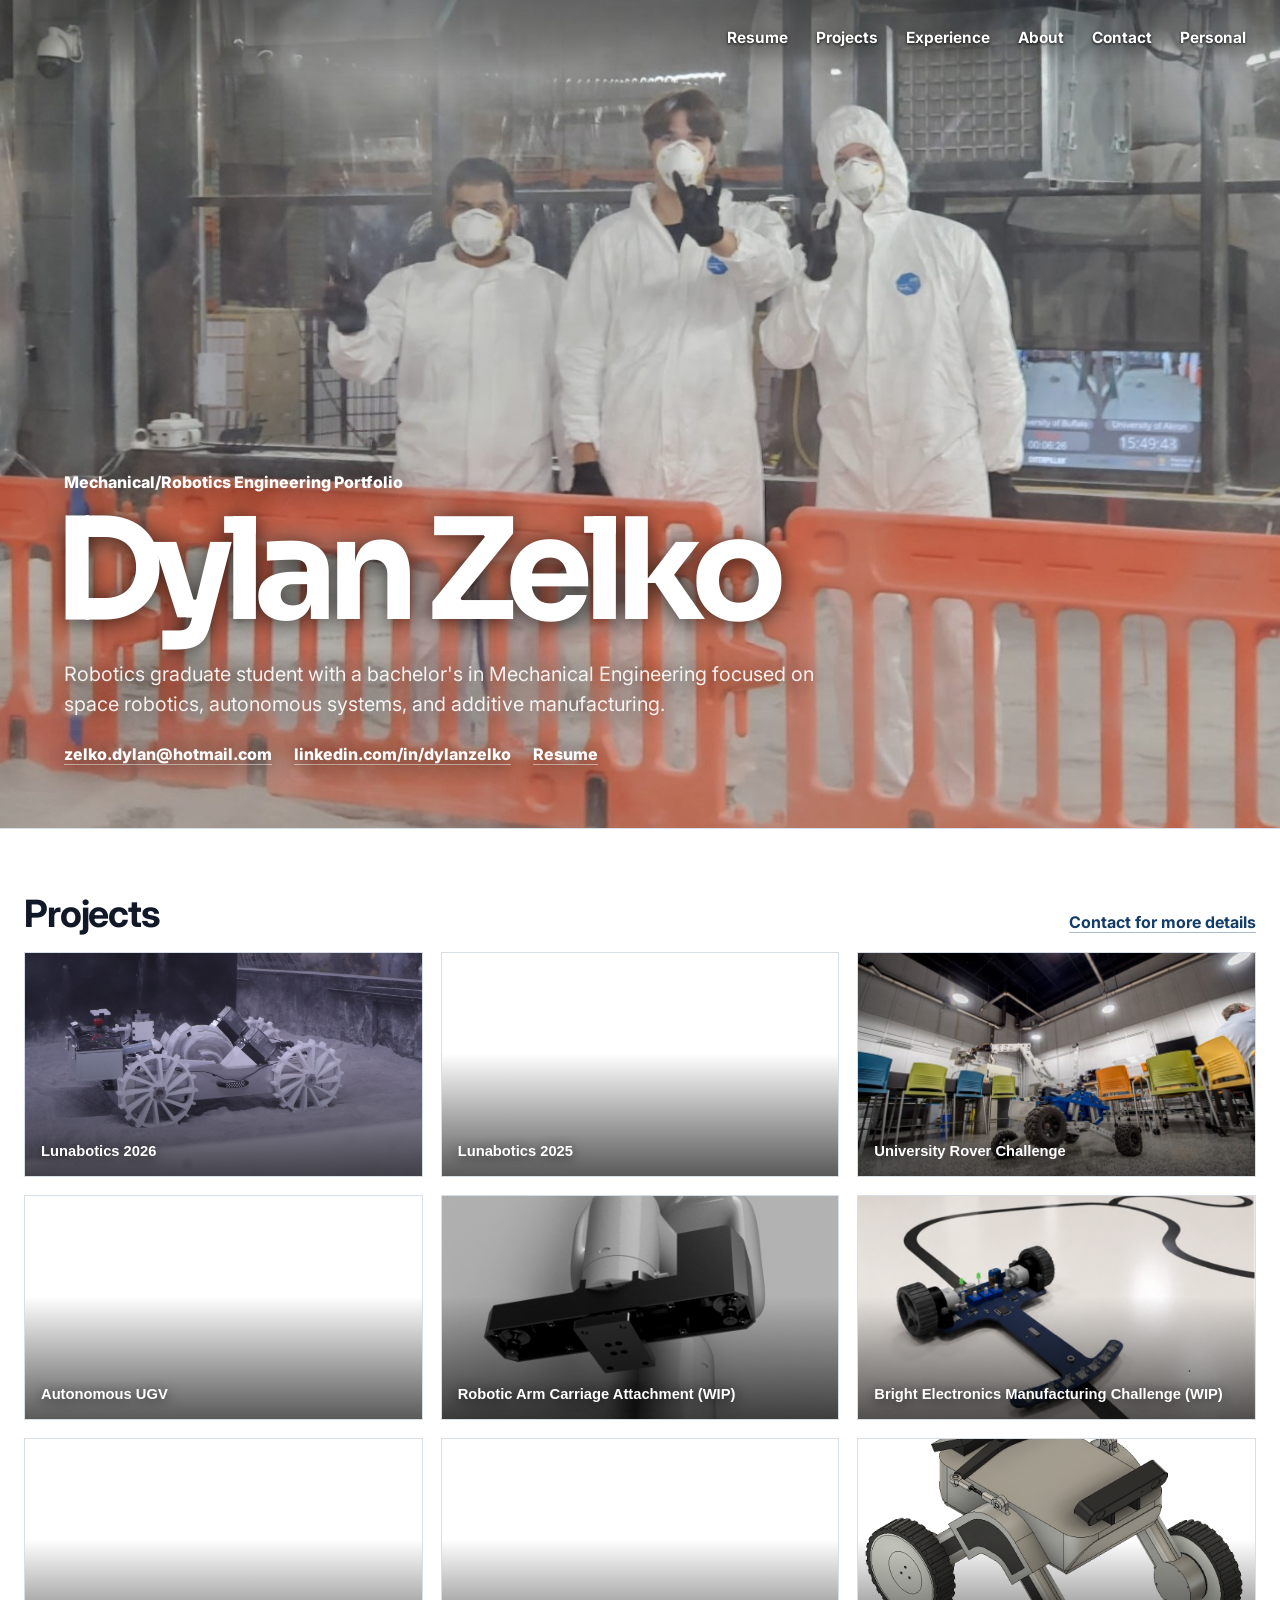
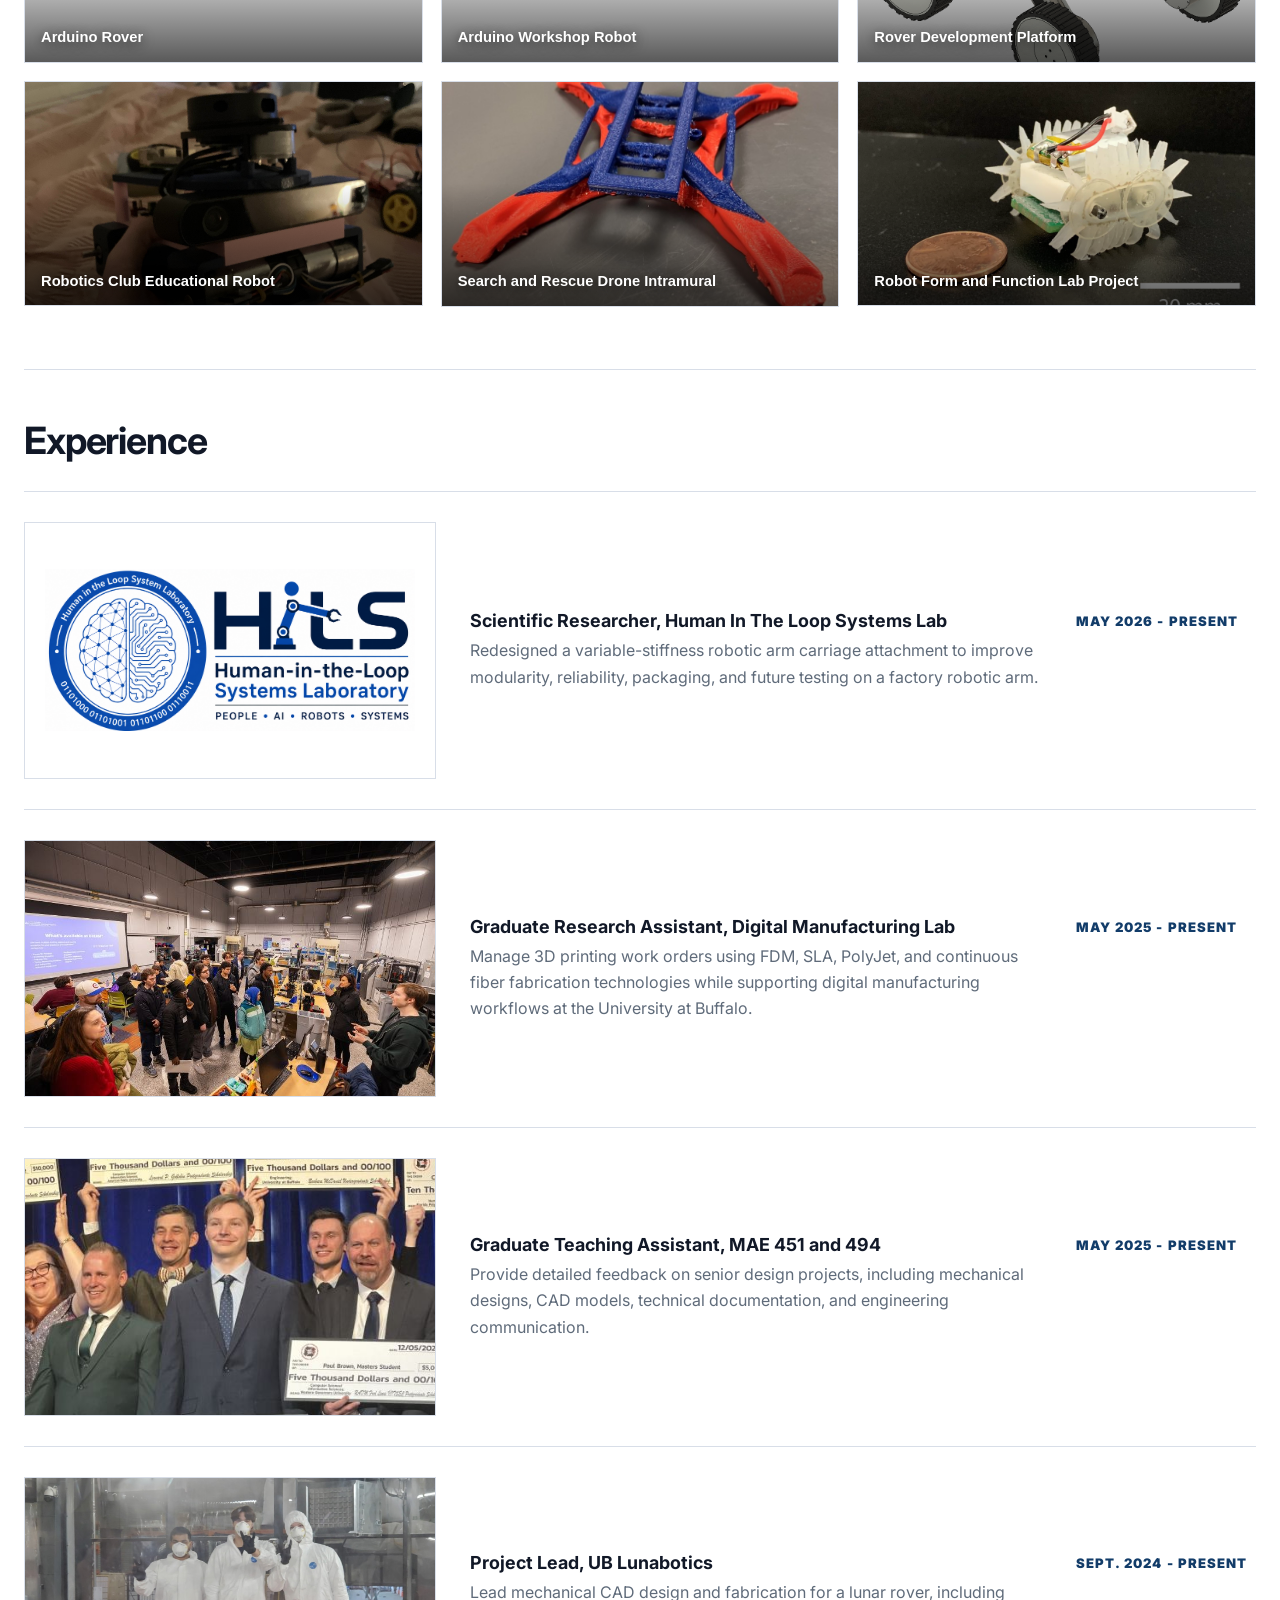
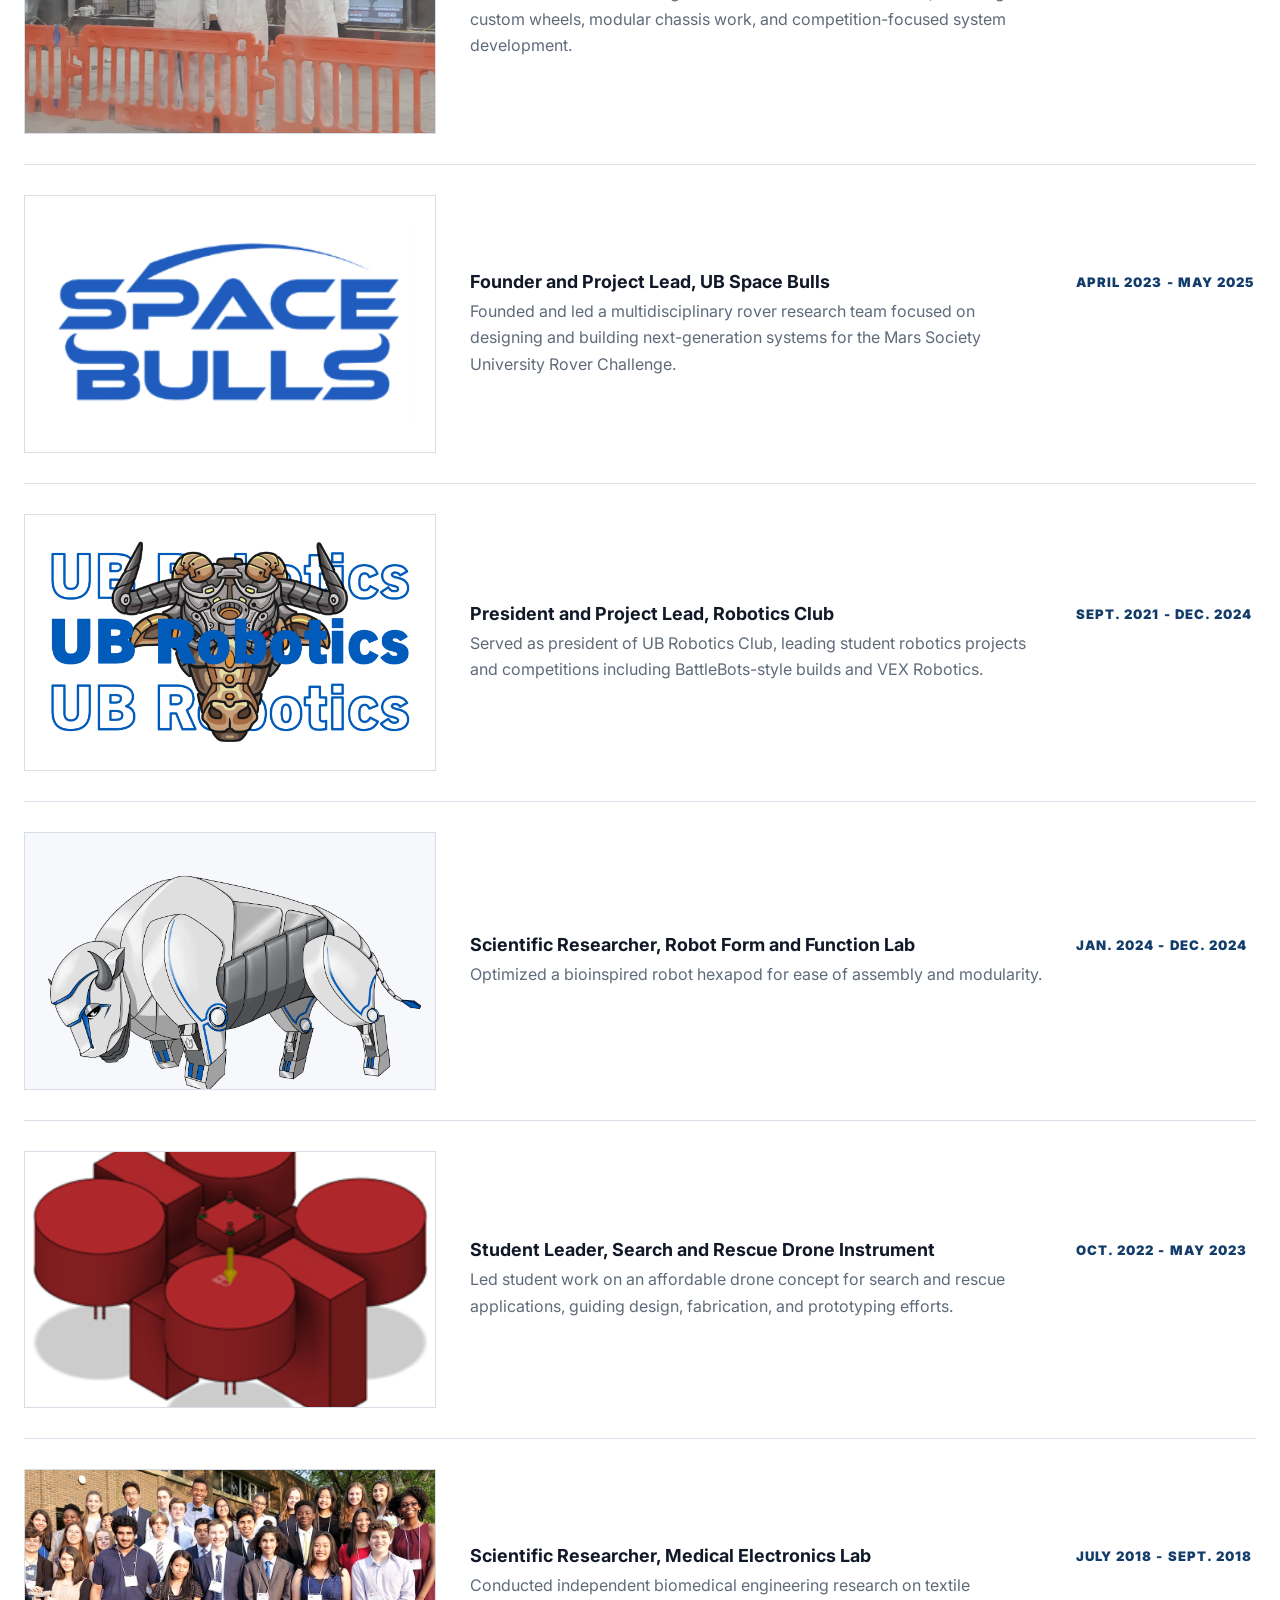
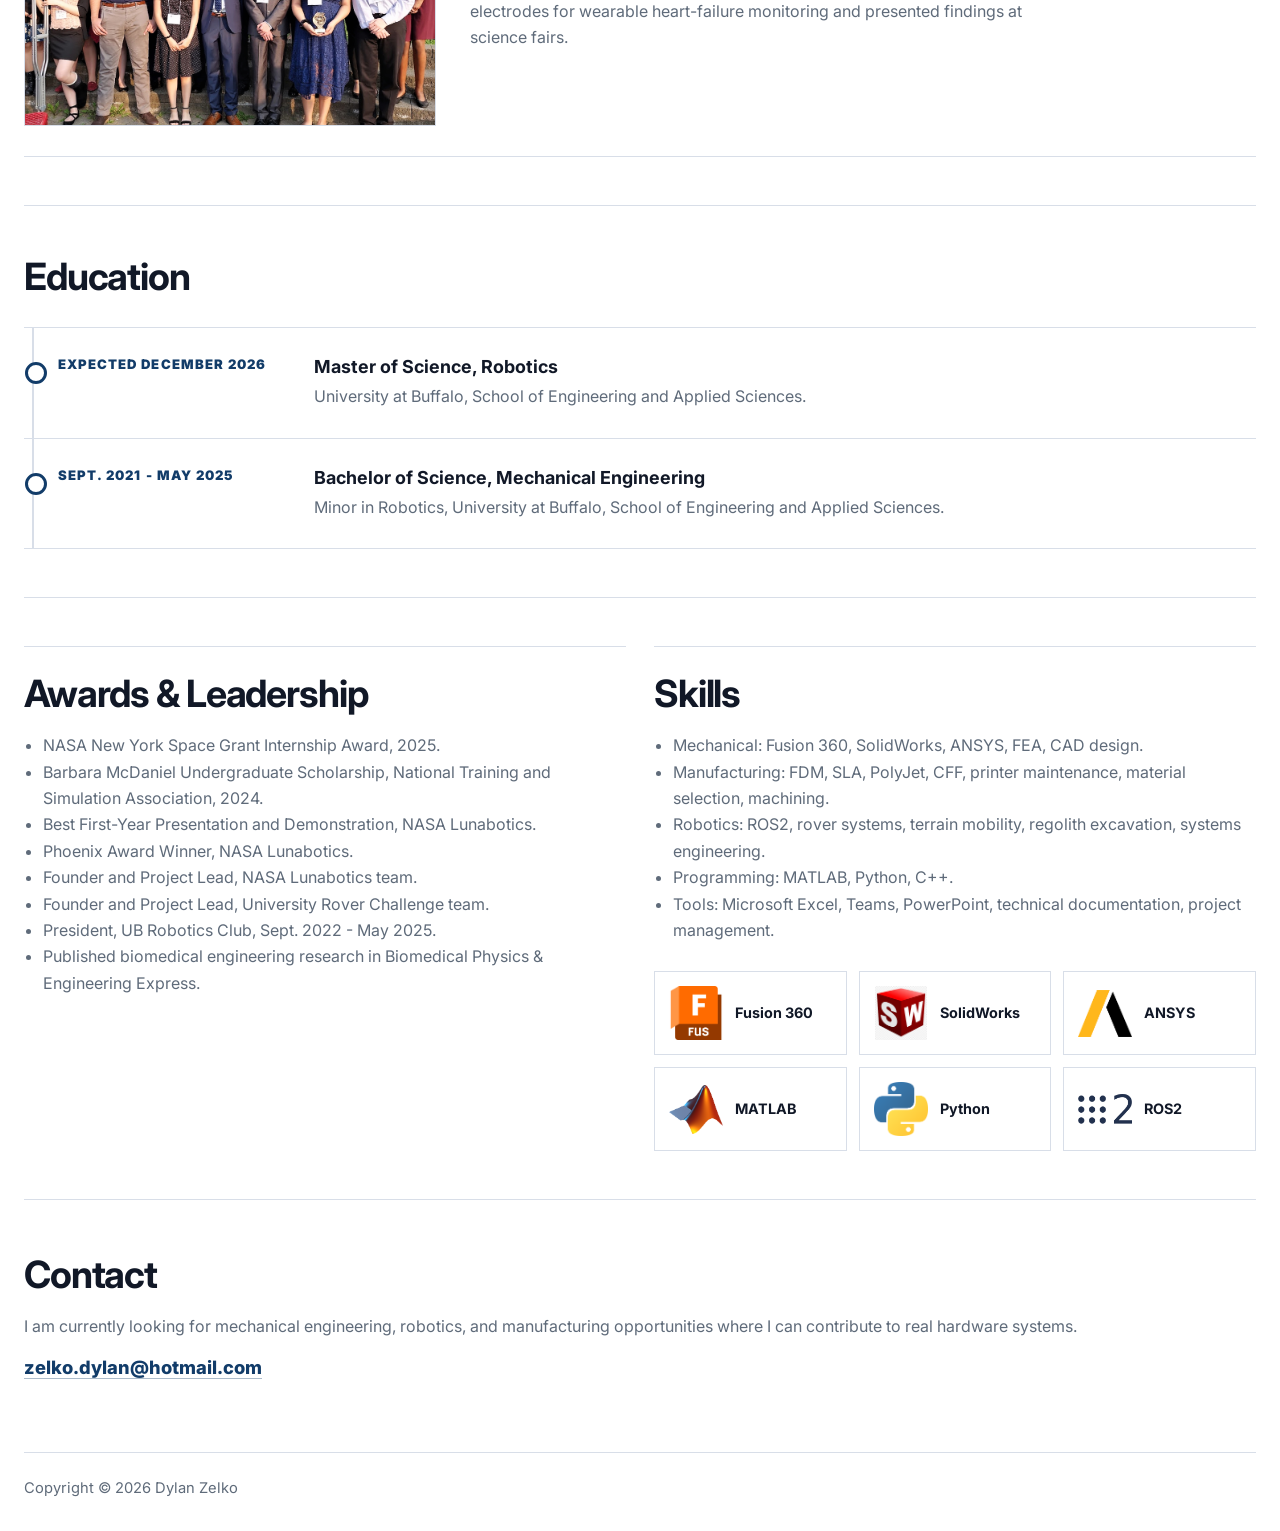
==== commit ad314500: "change" ====
--- a/index.html
+++ b/index.html
@@ -8,7 +8,7 @@
   <link rel="preconnect" href="https://fonts.googleapis.com">
   <link rel="preconnect" href="https://fonts.gstatic.com" crossorigin>
   <link href="https://fonts.googleapis.com/css2?family=Inter:wght@400;500;600;700;800;900&family=Sora:wght@700;800&display=swap" rel="stylesheet">
-    <link rel="stylesheet" href="styles.css?v=20260831-experience-date-right">
+    <link rel="stylesheet" href="styles.css?v=20260831-no-fade-resume-size">
 </head>
 <body>
   <header class="site-nav">
@@ -303,6 +303,6 @@
 
   <footer>Copyright &copy; <span id="year"></span> Dylan Zelko</footer>
 
-    <script src="script.js?v=20260831-experience-date-right"></script>
+    <script src="script.js?v=20260831-no-fade-resume-size"></script>
 </body>
 </html>
--- a/styles.css
+++ b/styles.css
@@ -1008,6 +1008,7 @@
 }
 
 .resume-main {
+  width: min(980px, calc(100% - 48px));
   padding: 46px 0 72px;
 }
 
@@ -1048,6 +1049,8 @@
 }
 
 .resume-preview {
+  max-width: 820px;
+  margin: 0 auto;
   border: 1px solid var(--line);
   background: var(--panel);
 }
@@ -1377,14 +1380,14 @@
 }
 
 .reveal {
-  opacity: 0;
-  transform: translateY(14px);
-  transition: opacity 0.55s ease, transform 0.55s ease;
+  opacity: 1;
+  transform: none;
+  transition: none;
 }
 
 .reveal.visible {
   opacity: 1;
-  transform: translateY(0);
+  transform: none;
 }
 
 @media (max-width: 900px) {
